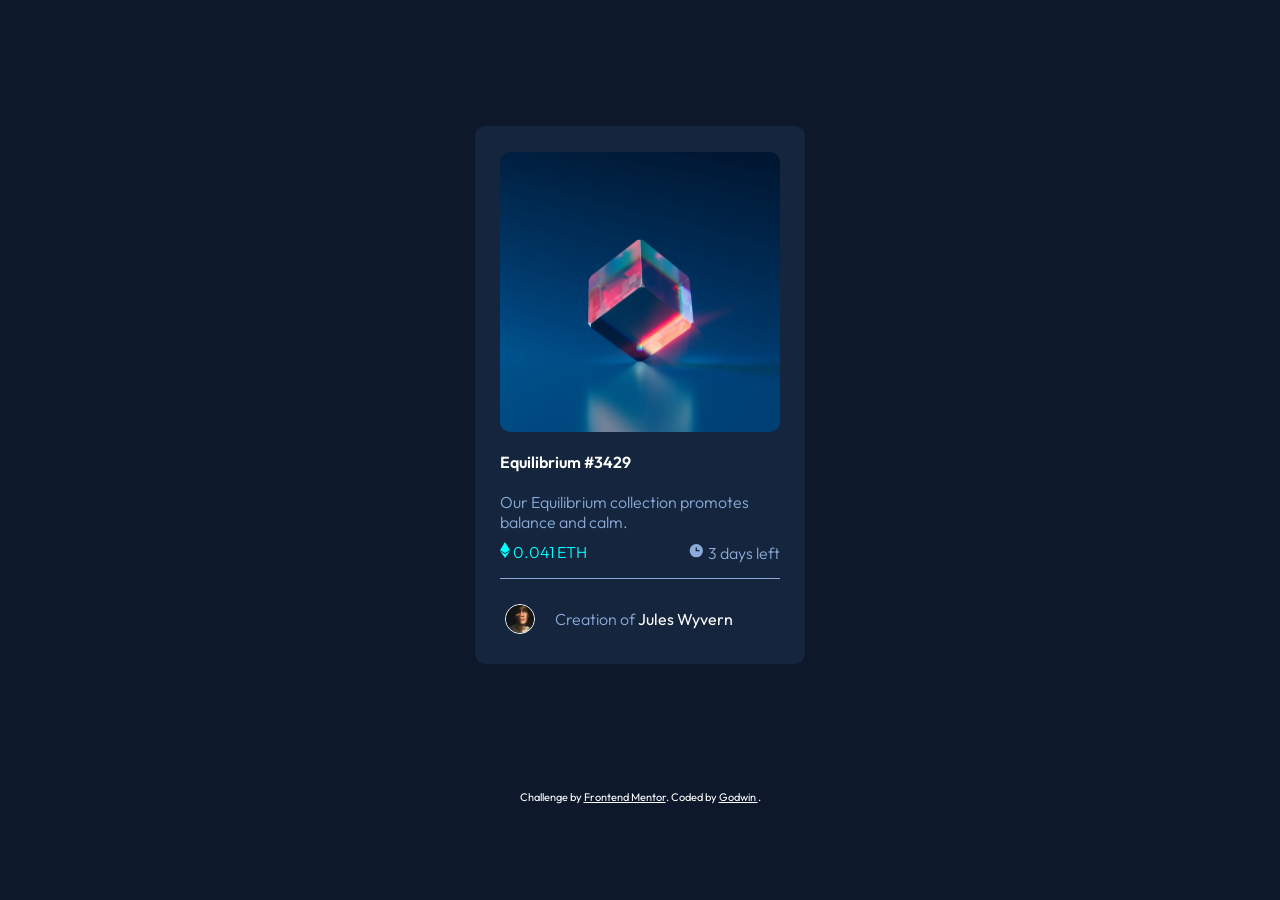
==== FEM Proj-NFT/index.html @ d26f9d5b "Update index.html" ====
<!DOCTYPE html>
<html lang="en">
  <head>
    <meta charset="UTF-8" />
    <meta name="viewport" content="width=device-width, initial-scale=1.0" />
    <link rel="preconnect" href="https://fonts.googleapis.com" />
    <link rel="preconnect" href="https://fonts.gstatic.com" crossorigin />
    <link
      href="https://fonts.googleapis.com/css2?family=Outfit:wght@300;400;600&display=swap"
      rel="stylesheet"
    />

    <link
      rel="icon"
      type="image/png"
      sizes="32x32"
      href="./images/favicon-32x32.png"
    />

    <title>Frontend Mentor | NFT preview card component</title>
    <link rel="stylesheet" href="css/projectcss.css" />
  </head>

  <body>
    <div class="card">
      <div class="pico">
        <img
          class="pic"
          src="./images/image-equilibrium.jpg"
          alt="Equilibrium"
        />
        <div class="eye_veiw">
          <img src="./images/icon-view.svg" alt="veiw" class="eye" />
        </div>
      </div>
      <div class="equil">Equilibrium #3429</div>
      <div class="about">
        Our Equilibrium collection promotes balance and calm.
      </div>
      <div class="ethdays">
        <ul>
          <li>
            <img src="./images/icon-ethereum.svg" alt="ETH" width="10px" />
            0.041 ETH
          </li>

          <li>
            <img src="./images/icon-clock.svg" alt="clock" />
            3 days left
          </li>
        </ul>
      </div>

      <div class="creator">
        <img src="./images/image-avatar.png" alt="image-avatar" />
        <div class="author">Creation of <b> Jules Wyvern</b></div>
      </div>
    </div>

    <div class="attribution">
      Challenge by
      <a href="https://www.frontendmentor.io?ref=challenge" target="_blank"
        >Frontend Mentor</a
      >. Coded by <a href="https://www.frontendmentor.io/aeorck" target="_blank"> Godwin </a>.
    </div>
  </body>
</html>
---- FEM Proj-NFT/css/projectcss.css ----
/*@media screen and (max-width: 375px) {
  body {
    max-width: fit-content;
    min-width: 375px;
  }
}*/
@font-face {
  font-family: Outfit;
  src: url(/font/Outfit.ttf);
}

body {
  background-color: #0d192b;
  font-family: Outfit;
  color: white;
  min-width: 375px;
  max-width: auto;
}

.attribution {
  font-size: 11px;
  text-align: center;
  color: white;
}

.attribution a {
  color: white;
}

.card {
  width: 280px;
  margin: 10% auto;
  background: #14253d;
  padding: 2%;
  border-radius: 10px;
  position: relative;
  font-weight: 300;
  color: #8bacda;
}

.card .pic {
  border-radius: 10px;
  width: 100%;
  position: relative;
  top: 0;
  left: 0;
  display: block;
}

.eye_veiw {
  opacity: 0;
  position: absolute;
  top: 50%;
  left: 50%;
  -webkit-transform: translate(-50%, -50%);
          transform: translate(-50%, -50%);
}

.pico {
  position: relative;
  top: 0;
  left: 0;
  border-radius: 10px;
}

.pico:hover {
  position: relative;
  top: 0;
  left: 0;
  background-color: rgba(0, 255, 255, 0.8);
}

.pico:hover .pic {
  opacity: 0.3;
}

.pico:hover .eye_veiw {
  opacity: 1;
  width: auto;
}

.pico .eye {
  width: 40px;
  padding: 16px 32px;
}

.pico .about {
  font-weight: 400;
  font-size: 25px;
  margin-top: 20px;
  margin-bottom: 10px;
}

.ethdays {
  margin-top: 10px;
  margin-bottom: 20px;
  border-bottom: 1px solid #8bacda;
  padding-bottom: 15px;
}

.ethdays ul {
  margin: 0;
  padding: 0;
  overflow: hidden;
}

.ethdays ul li:first-child {
  list-style-type: none;
  float: left;
  color: cyan;
}

.ethdays ul li:last-child {
  list-style-type: none;
  float: right;
}

.equil {
  color: white;
  margin-top: 20px;
  font-weight: 600;
  margin-bottom: 20px;
}

.equil:hover {
  color: cyan;
}

.creator {
  margin: 0;
  padding: 0;
  display: -webkit-box;
  display: -ms-flexbox;
  display: flex;
  -webkit-box-align: centre;
      -ms-flex-align: centre;
          align-items: centre;
}

.creator img {
  margin: 5px;
  width: 10%;
  border: solid white 1.5px;
  border-radius: 50%;
}

.creator .author {
  margin: 5px;
  padding: 5px 10px;
}

.creator .author b {
  color: white;
  font-weight: 400;
}

.creator .author:hover b {
  color: cyan;
}
/*# sourceMappingURL=projectcss.css.map */
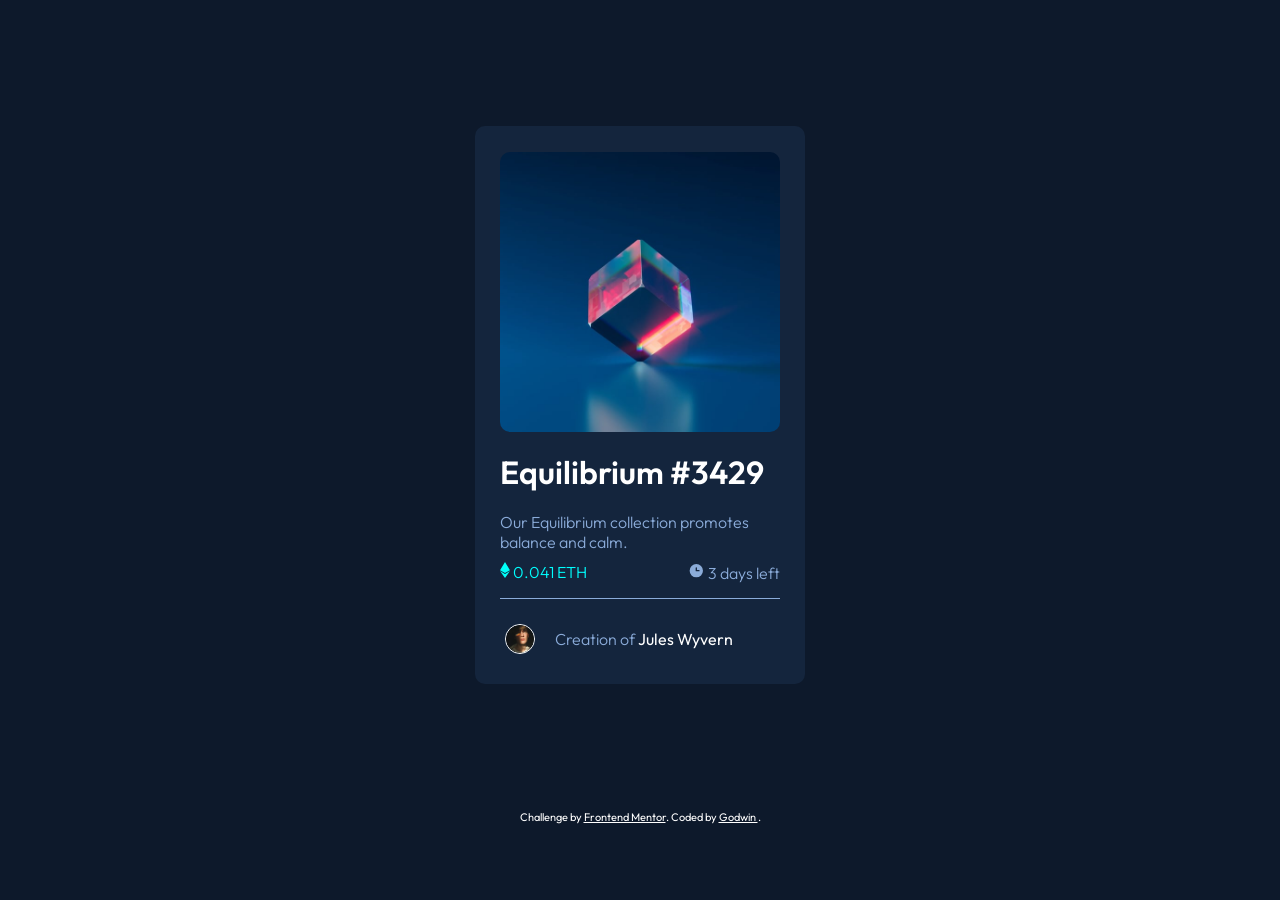
==== commit f7c8bf91: "Update index.html" ====
--- a/FEM Proj-NFT/index.html
+++ b/FEM Proj-NFT/index.html
@@ -22,7 +22,7 @@
   </head>
 
   <body>
-    <div class="card">
+    <main class="card">
       <div class="pico">
         <img
           class="pic"
@@ -33,7 +33,7 @@
           <img src="./images/icon-view.svg" alt="veiw" class="eye" />
         </div>
       </div>
-      <div class="equil">Equilibrium #3429</div>
+      <h1 class="equil">Equilibrium #3429</h1>
       <div class="about">
         Our Equilibrium collection promotes balance and calm.
       </div>
@@ -55,13 +55,13 @@
         <img src="./images/image-avatar.png" alt="image-avatar" />
         <div class="author">Creation of <b> Jules Wyvern</b></div>
       </div>
-    </div>
+    </main>
 
-    <div class="attribution">
+    <footer class="attribution">
       Challenge by
       <a href="https://www.frontendmentor.io?ref=challenge" target="_blank"
         >Frontend Mentor</a
-      >. Coded by <a href="https://www.frontendmentor.io/aeorck" target="_blank"> Godwin </a>.
-    </div>
+      >. Coded by <a href="frontendmentor.io/el9ty6ix"> Godwin </a>.
+    </footer>
   </body>
 </html>
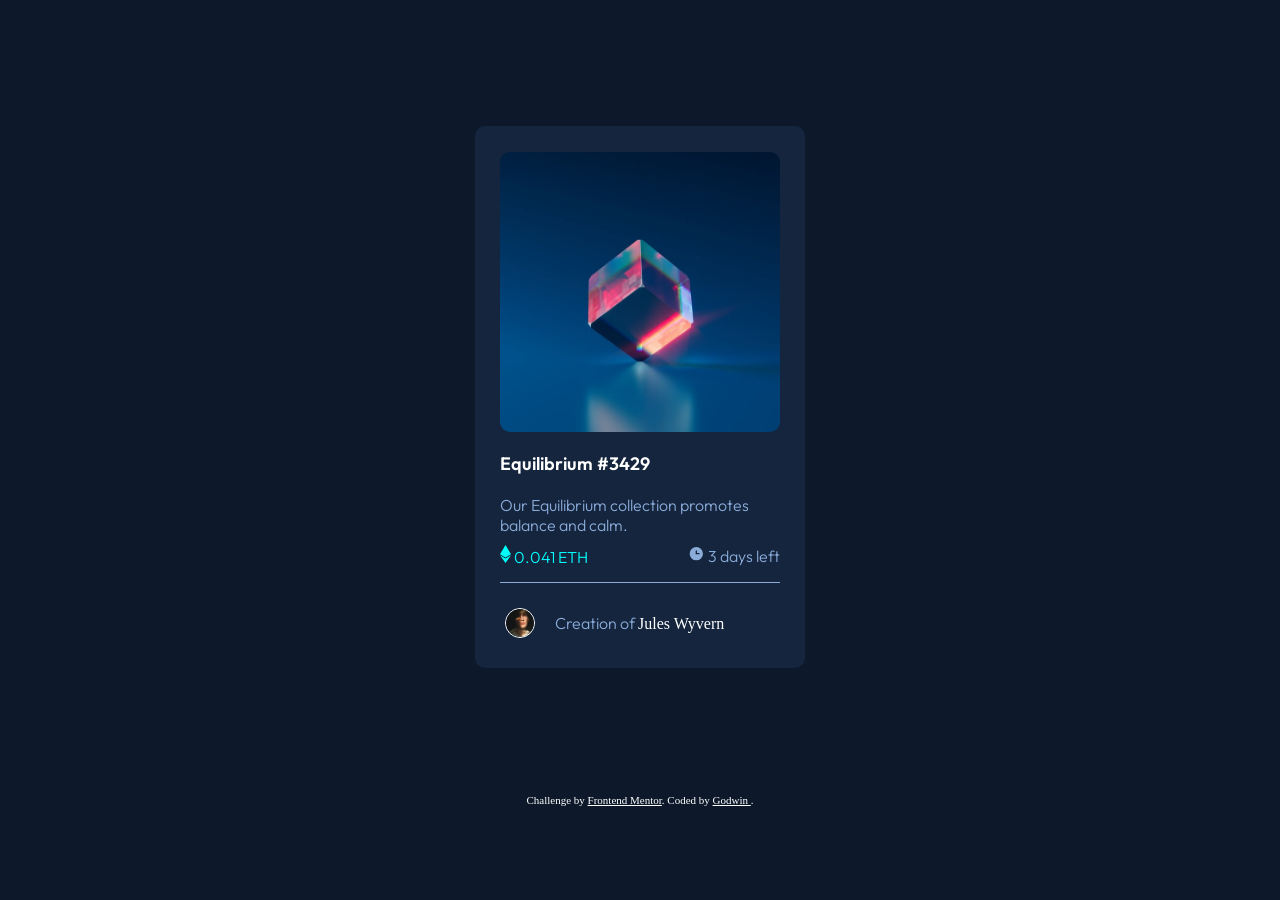
==== commit 554c35ff: "Update index.html" ====
--- a/FEM Proj-NFT/index.html
+++ b/FEM Proj-NFT/index.html
@@ -40,7 +40,7 @@
       <div class="ethdays">
         <ul>
           <li>
-            <img src="./images/icon-ethereum.svg" alt="ETH" width="10px" />
+            <img src="./images/icon-ethereum.svg" alt="ETH" class="eth" />
             0.041 ETH
           </li>
 
--- a/FEM Proj-NFT/css/projectcss.css
+++ b/FEM Proj-NFT/css/projectcss.css
@@ -14,7 +14,7 @@
   font-family: Outfit;
   color: white;
   min-width: 375px;
-  max-width: auto;
+  max-width: 1440px;
 }
 
 .attribution {
@@ -119,6 +119,7 @@
   color: white;
   margin-top: 20px;
   font-weight: 600;
+  font-size: 18px;
   margin-bottom: 20px;
 }
 
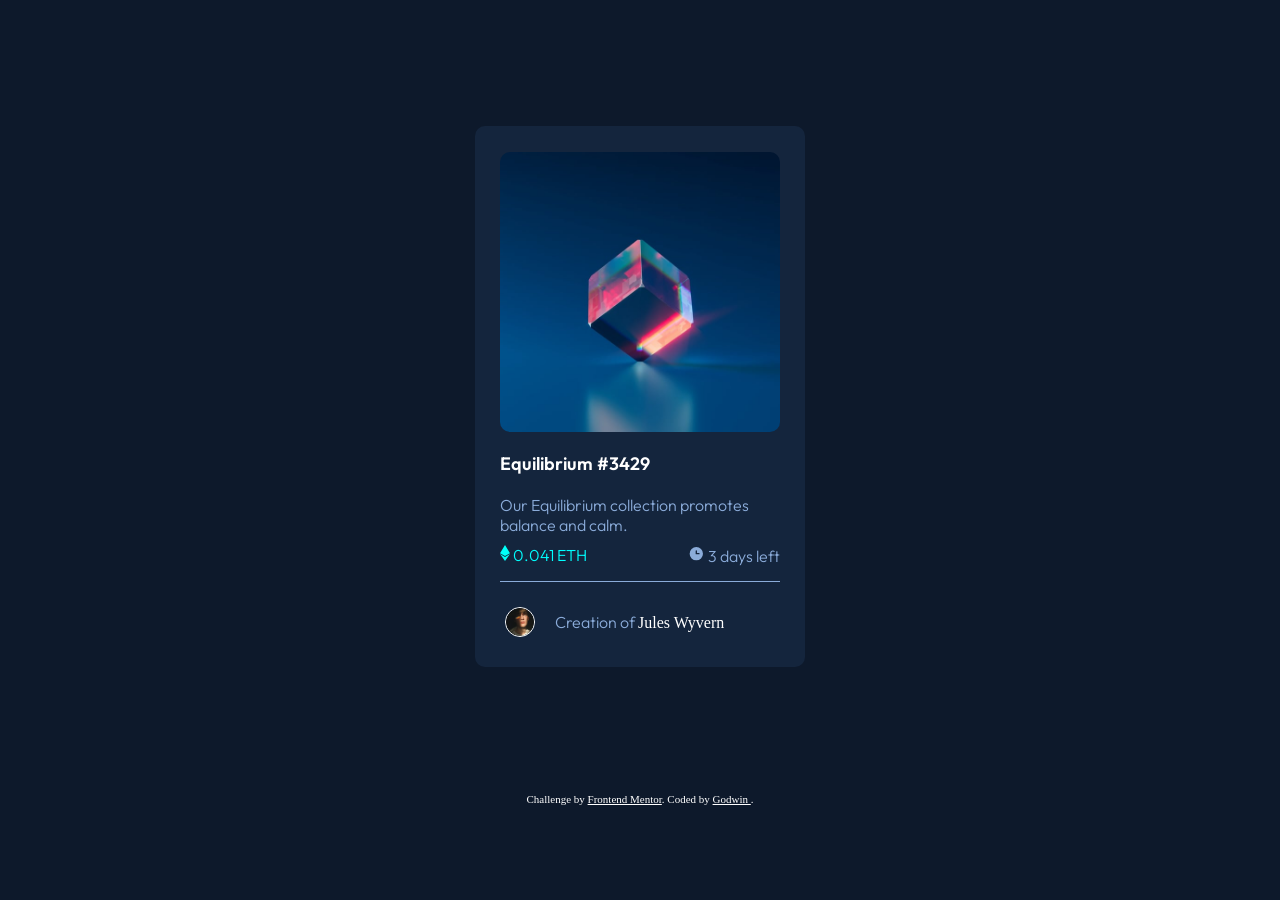
==== commit c023cde7: "Update index.html" ====
--- a/FEM Proj-NFT/index.html
+++ b/FEM Proj-NFT/index.html
@@ -61,7 +61,7 @@
       Challenge by
       <a href="https://www.frontendmentor.io?ref=challenge" target="_blank"
         >Frontend Mentor</a
-      >. Coded by <a href="frontendmentor.io/el9ty6ix"> Godwin </a>.
+      >. Coded by <a href="https://frontendmentor.io/el9ty6ix"> Godwin </a>.
     </footer>
   </body>
 </html>
--- a/FEM Proj-NFT/css/projectcss.css
+++ b/FEM Proj-NFT/css/projectcss.css
@@ -14,7 +14,7 @@
   font-family: Outfit;
   color: white;
   min-width: 375px;
-  max-width: 1440px;
+  max-width: auto;
 }
 
 .attribution {
@@ -114,6 +114,9 @@
   list-style-type: none;
   float: right;
 }
+.eth{
+  width:10px;
+}
 
 .equil {
   color: white;
